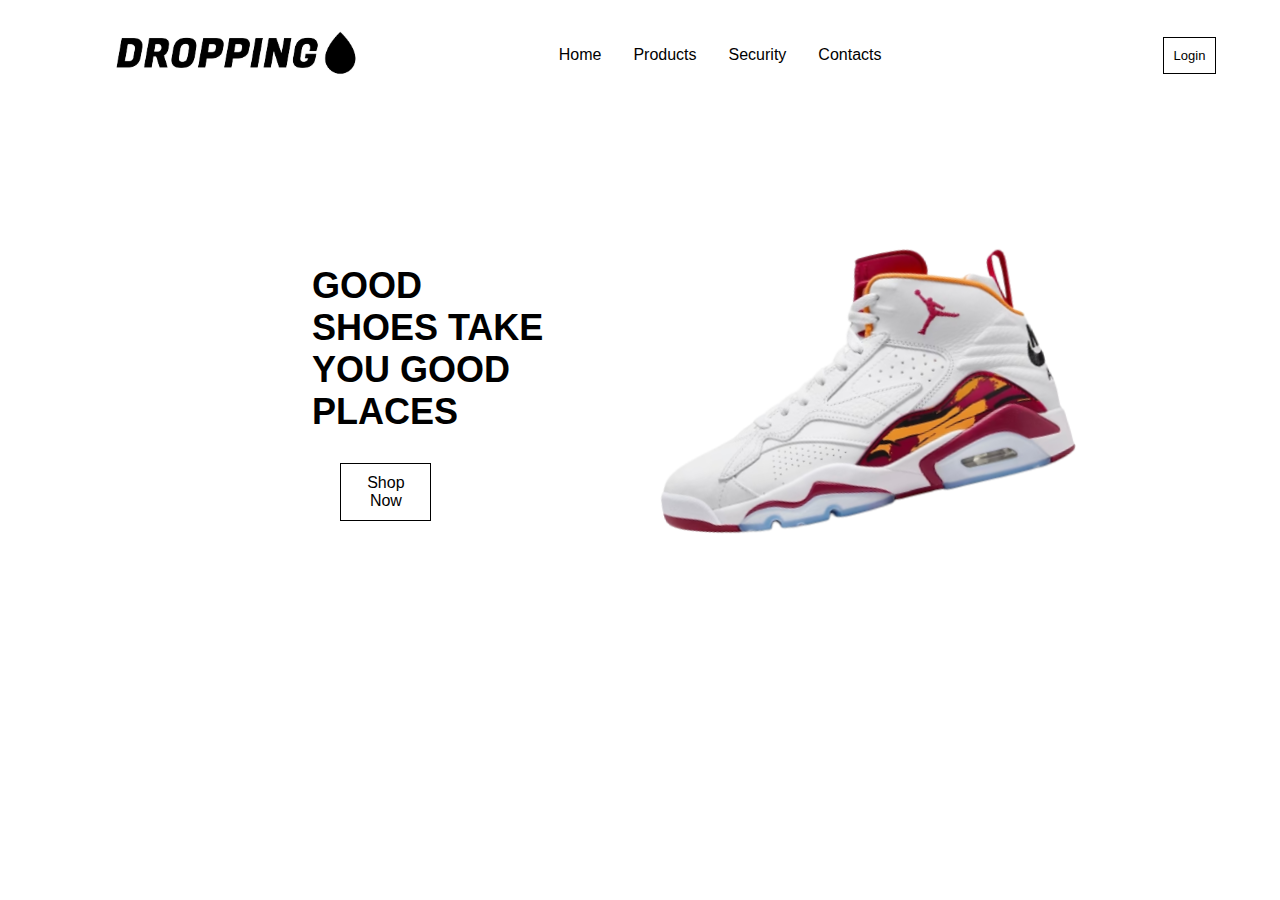
==== src/pages/index.html @ 50d4996c "Section 01 pronta" ====
<!DOCTYPE html>
<html lang="en">
<head>
    <meta charset="UTF-8">
    <meta name="viewport" content="width=device-width, initial-scale=1.0">
    <link rel="stylesheet" href="../styles/style.css">
    <title>Dropping</title>
</head>
<body>
    <header class="header">
        <div>
            <img class="logo__header" src="../assets/logo-dropping.svg" alt="">
        </div>
            <div>
                <ul class="lista__header">
                    <li><a class="lista__item" href="#">Home</a></li>
                    <li><a class="lista__item" href="#">Products</a></li>
                    <li><a class="lista__item" href="#">Security</a></li>
                    <li><a class="lista__item" href="#">Contacts</a></li>
                </ul>
            </div>
                <div>
                    <a class="login__header" href="#">Login</a>
                </div>
    </header>

    <section class="s1">
        <div class="s1-container">
            <h2 class="s1-texto">GOOD SHOES TAKE YOU GOOD PLACES</h2>
            <a class="s1-btn" href="#">Shop Now</a>
        </div>
        <div>
            <img class="s1-img" src="../assets/Jordan.svg" alt="jordan">
        </div>

    </section>

</body>
</html>
---- src/styles/style.css ----
.header {
  background-color: #FFFFFF;
  display: flex;
  color: black;
  justify-content: space-around;
  align-items: center;
  max-width: 1280px;
}

.lista__header {
  display: flex;
  list-style: none;
  gap: 2rem;
  padding-right: 170px;
  font-family: "Jost", sans-serif;
}

.lista__item {
  color: black;
  text-decoration: none;
}

.login__header {
  color: black;
  text-decoration: none;
  padding-right: 80px;
  border: 1px solid black;
  padding: 10px;
  font-size: 13px;
  font-family: "Jost", sans-serif;
}

.s1 {
  display: flex;
  align-items: center;
}

.s1-container {
  display: flex;
  flex-direction: column;
}

.s1-texto {
  font-family: "Jost", sans-serif;
  font-weight: 800;
  font-size: 36px;
  text-align: start;
  padding-left: 19rem;
}

.s1-btn {
  margin-left: 62%;
  text-align: center;
  padding: 10px 10px;
  margin-right: 21%;
  color: black;
  text-decoration: none;
  border: solid 1px black;
  font-family: "Jost", sans-serif;
  font-size: 16px;
  font-weight: 400;
}

.s1-img {
  max-width: 600px;
  padding-right: 8rem;
}/*# sourceMappingURL=style.css.map */
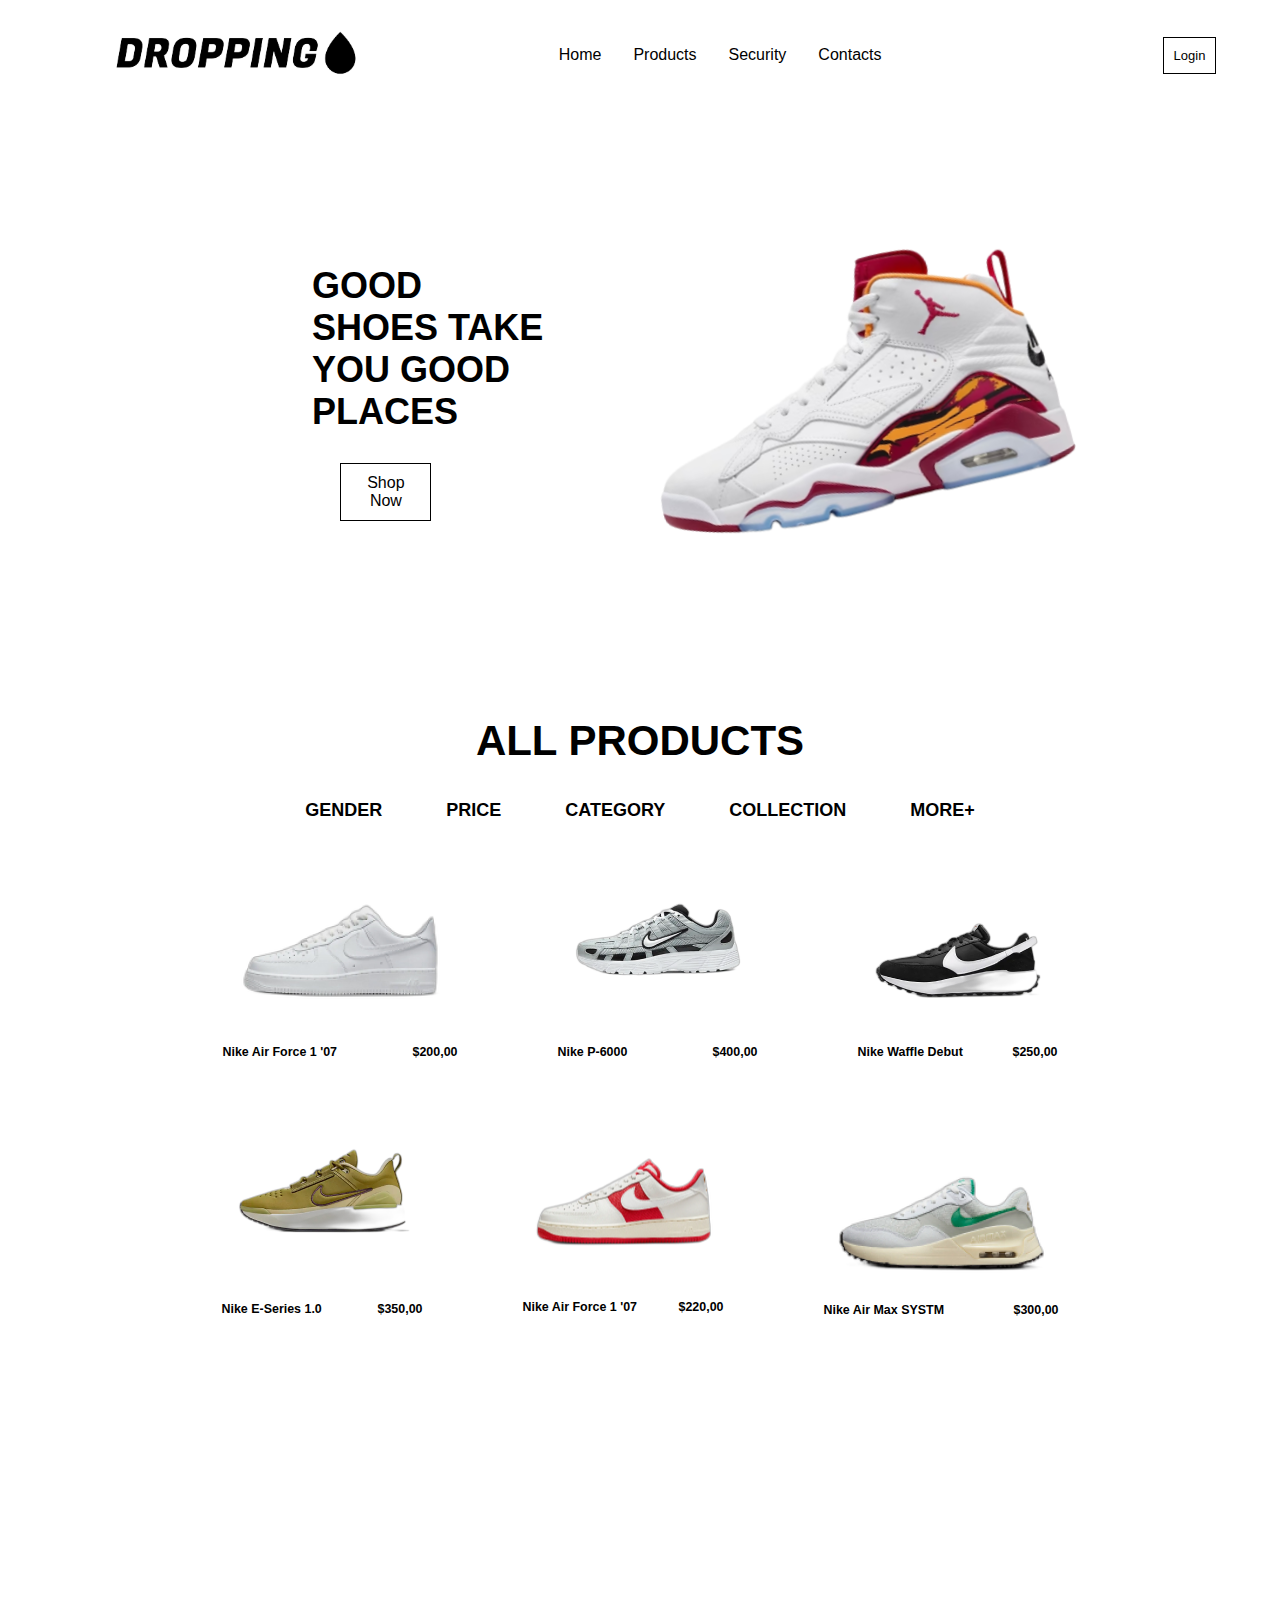
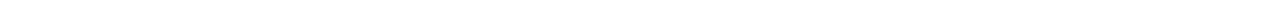
==== commit cb9d7039: "Section 02 pronta" ====
--- a/src/pages/index.html
+++ b/src/pages/index.html
@@ -3,13 +3,13 @@
 <head>
     <meta charset="UTF-8">
     <meta name="viewport" content="width=device-width, initial-scale=1.0">
-    <link rel="stylesheet" href="../styles/style.css">
+    <link rel="stylesheet" href="../styles/home/style.css">
     <title>Dropping</title>
 </head>
 <body>
     <header class="header">
         <div>
-            <img class="logo__header" src="../assets/logo-dropping.svg" alt="">
+            <img class="logo__header" src="../assets/imgs/logo-dropping.svg" alt="logo-dropping">
         </div>
             <div>
                 <ul class="lista__header">
@@ -20,7 +20,7 @@
                 </ul>
             </div>
                 <div>
-                    <a class="login__header" href="#">Login</a>
+                    <a class="login__header" href="../pages/login.html">Login</a>
                 </div>
     </header>
 
@@ -30,8 +30,81 @@
             <a class="s1-btn" href="#">Shop Now</a>
         </div>
         <div>
-            <img class="s1-img" src="../assets/Jordan.svg" alt="jordan">
+            <img class="s1-img" src="../assets/imgs/Jordan.svg" alt="img-jordan">
         </div>
+    </section>
+
+    <section class="s2">
+        <h2 class="s2-titulo">ALL PRODUCTS</h2>
+            <div class="s2-filtros">
+                <a class="filtros-item" href="#">GENDER </a>
+                <a class="filtros-item" href="#">PRICE</a>
+                <a class="filtros-item" href="#">CATEGORY</a>
+                <a class="filtros-item" href="#">COLLECTION</a>
+                <a class="filtros-item" href="#">MORE+</a>
+            </div>
+
+    
+                <div class="container-s2">
+
+                    <div class="s2-imgs">
+                        <div>
+                            <img class="s2-imgs-primeira" src="../assets/imgs/air-force1.png" alt="">
+                                <div class="s2-imgs-container-dentro">
+                                    <h5>Nike Air Force 1 '07</h5>
+                                    <h5>$200,00</h5>
+                                </div>
+                        </div>
+
+                    <div class="s2-imgs">
+                        <div>
+                            <img src="../assets/imgs/nike-p-6000.png" alt="">
+                                <div class="s2-imgs-container-dentro">
+                                    <h5>Nike P-6000</h5>
+                                    <h5>$400,00</h5>
+                                </div>
+                        </div>
+
+                        <div class="s2-imgs">
+                            <div>
+                                <img class="s2-imgs-terceira" src="../assets/imgs/nike-waffle.png" alt="">
+                                    <div class="s2-imgs-container-dentro">
+                                        <h5>Nike Waffle Debut</h5>
+                                        <h5>$250,00</h5>
+                                    </div>
+                            </div>
+                    </div>         
+                </div>
+            </div>
+
+            <div class="container-s2">
+
+                <div class="s2-imgs2">
+                    <div>
+                        <img class="s2-imgs2-primeira" src="../assets/imgs/nike-e-series 1.0.png" alt="">
+                            <div class="s2-imgs-container-dentro2">
+                                <h5>Nike E-Series 1.0</h5>
+                                <h5>$350,00</h5>
+                            </div>
+                    </div>
+
+                <div class="s2-imgs2">
+                    <div>
+                        <img src="../assets/imgs/air-force1-07.png" alt="">
+                            <div class="s2-imgs-container-dentro2   ">
+                                <h5>Nike Air Force 1 '07</h5>
+                                <h5>$220,00</h5>
+                            </div>
+                    </div>
+
+                    <div class="s2-imgs">
+                        <div>
+                            <img class="s2-imgs-terceira2" src="../assets/imgs/nike-airmax-system.png" alt="">
+                                <div class="s2-imgs-container-dentro">
+                                    <h5>Nike Air Max SYSTM</h5>
+                                    <h5>$300,00</h5>
+                                </div>
+                        </div>
 
     </section>
 
--- a/src/styles/home/style.css
+++ b/src/styles/home/style.css
@@ -0,0 +1,137 @@
+.header {
+  background-color: #FFFFFF;
+  display: flex;
+  color: black;
+  justify-content: space-around;
+  align-items: center;
+  max-width: 1280px;
+}
+
+.lista__header {
+  display: flex;
+  list-style: none;
+  gap: 2rem;
+  padding-right: 170px;
+  font-family: "Jost", sans-serif;
+}
+
+.lista__item {
+  color: black;
+  text-decoration: none;
+}
+
+.login__header {
+  color: black;
+  text-decoration: none;
+  padding-right: 80px;
+  border: 1px solid black;
+  padding: 10px;
+  font-size: 13px;
+  font-family: "Jost", sans-serif;
+}
+
+.s1 {
+  display: flex;
+  align-items: center;
+}
+
+.s1-container {
+  display: flex;
+  flex-direction: column;
+}
+
+.s1-texto {
+  font-family: "Jost", sans-serif;
+  font-weight: 800;
+  font-size: 36px;
+  text-align: start;
+  padding-left: 19rem;
+}
+
+.s1-btn {
+  margin-left: 62%;
+  text-align: center;
+  padding: 10px 10px;
+  margin-right: 21%;
+  color: black;
+  text-decoration: none;
+  border: solid 1px black;
+  font-family: "Jost", sans-serif;
+  font-size: 16px;
+  font-weight: 400;
+}
+
+.s1-img {
+  max-width: 600px;
+  padding-right: 8rem;
+}
+
+.s2 {
+  height: 100vh;
+}
+
+.s2-titulo {
+  text-align: center;
+  margin-top: 5%;
+  font-size: 42px;
+  font-family: "Jost", sans-serif;
+  font-weight: 900;
+}
+
+.s2-filtros {
+  display: flex;
+  gap: 4em;
+  justify-content: center;
+}
+
+.filtros-item {
+  text-decoration: none;
+  color: black;
+  font-family: "Jost", sans-serif;
+  font-weight: 900;
+  font-size: 18px;
+}
+
+.s2-imgs {
+  display: flex;
+  flex-direction: row;
+  justify-content: center;
+  margin-top: 15px;
+  gap: 100px;
+  font-family: "Jost", sans-serif;
+  font-size: 15px;
+}
+
+.s2-imgs-primeira {
+  margin-top: 30px;
+}
+
+.s2-imgs-terceira {
+  margin-top: 25px;
+}
+
+.s2-imgs-container-dentro {
+  display: flex;
+  flex-direction: row;
+  justify-content: space-between;
+}
+
+.s2-imgs2 {
+  display: flex;
+  flex-direction: row;
+  justify-content: center;
+  margin-top: 15px;
+  gap: 100px;
+  font-family: "Jost", sans-serif;
+  font-size: 15px;
+}
+
+.s2-imgs-container-dentro2 {
+  display: flex;
+  flex-direction: row;
+  justify-content: space-between;
+}
+
+.s2-imgs2-primeira {
+  margin-top: 2px;
+}/*# sourceMappingURL=style.css.map */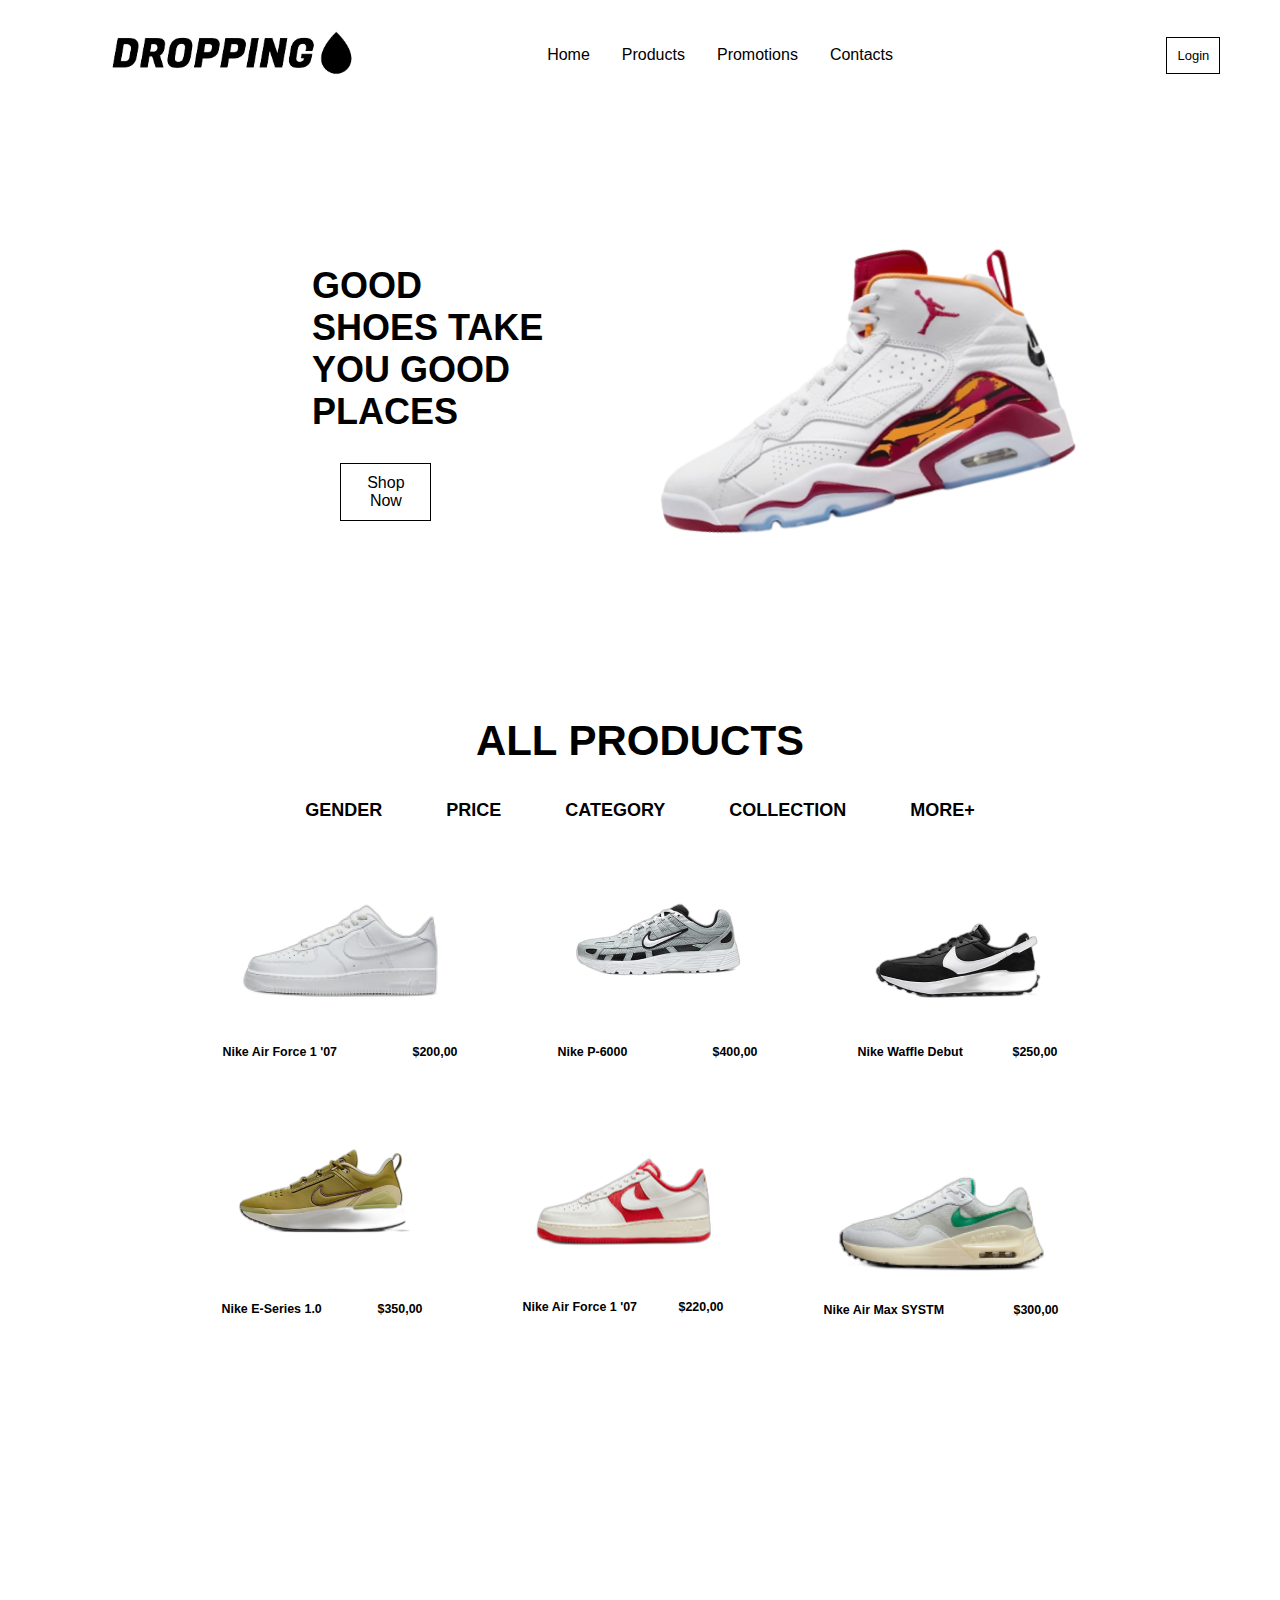
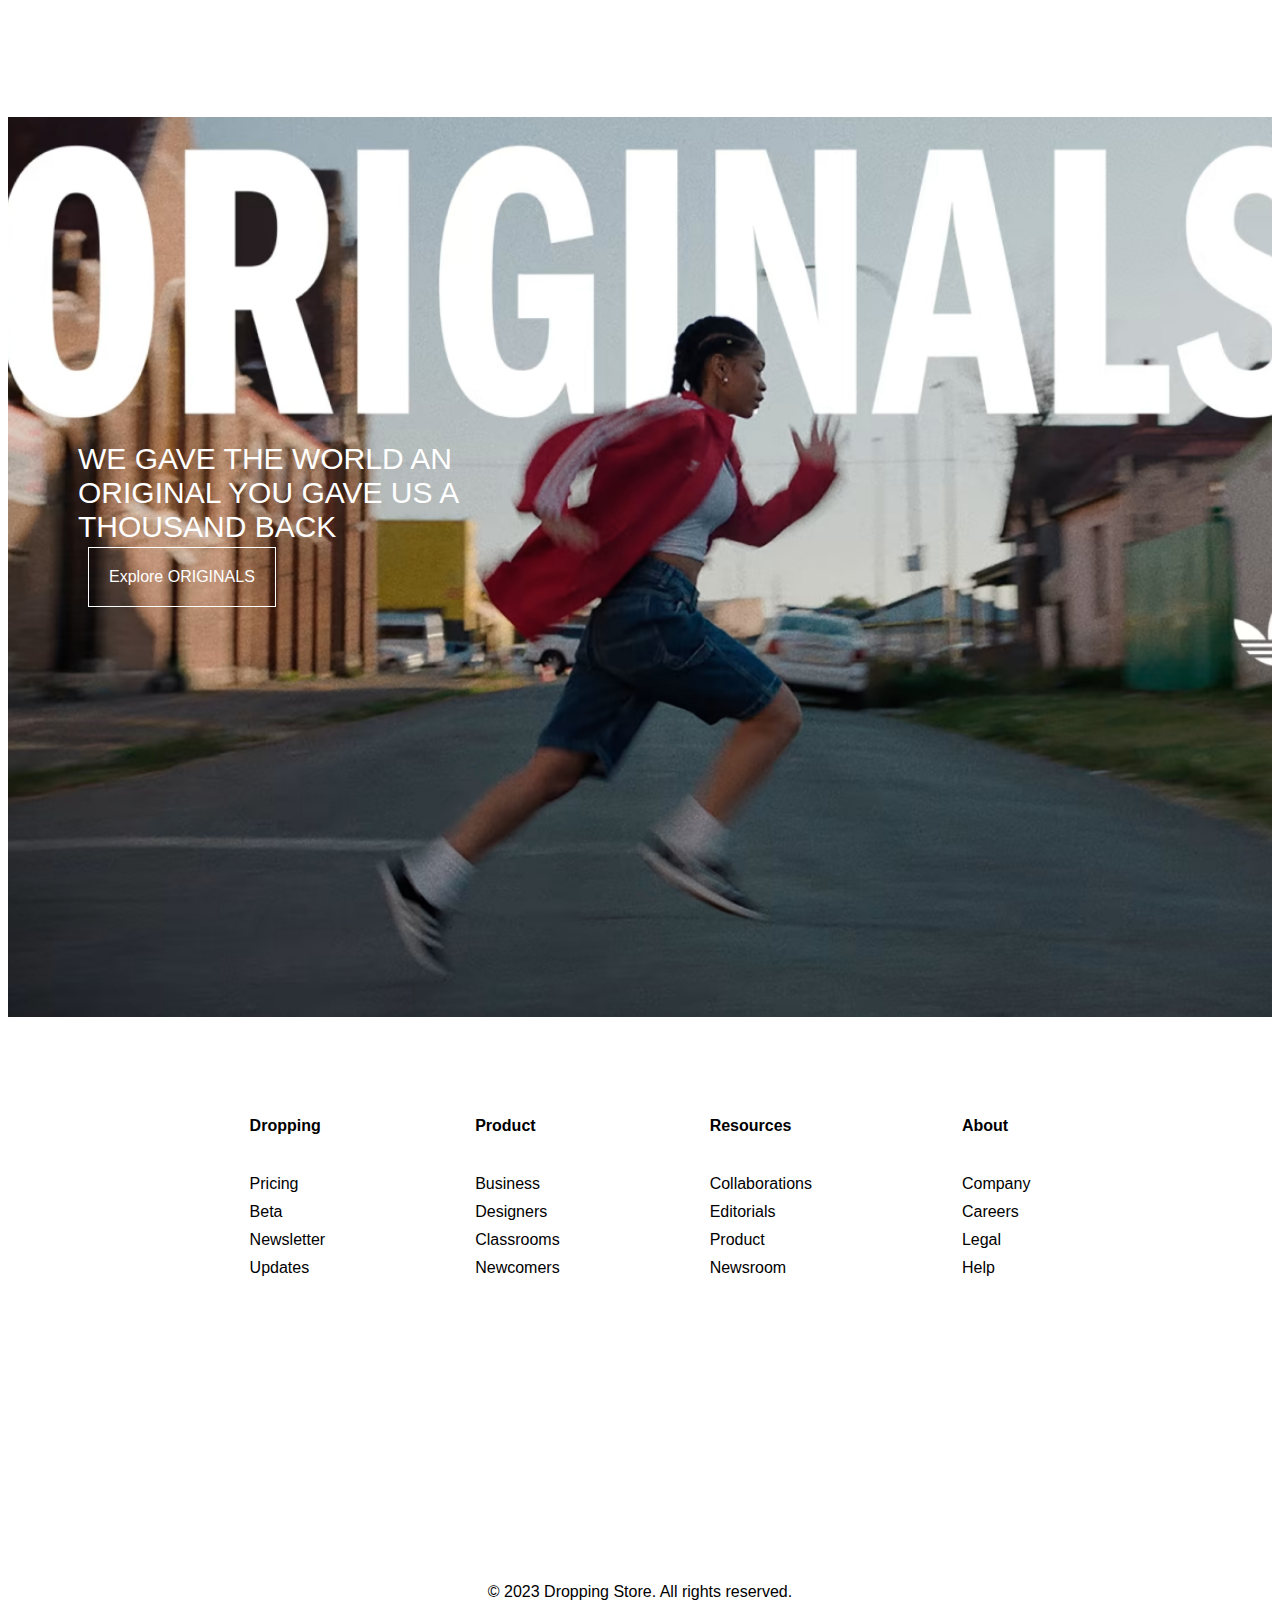
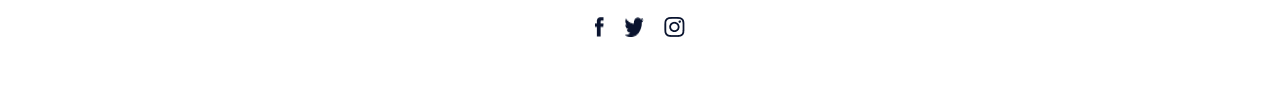
==== commit 2a54cc14: "Página de login pronta e responsiva" ====
--- a/src/pages/index.html
+++ b/src/pages/index.html
@@ -14,9 +14,9 @@
             <div>
                 <ul class="lista__header">
                     <li><a class="lista__item" href="#">Home</a></li>
-                    <li><a class="lista__item" href="#">Products</a></li>
-                    <li><a class="lista__item" href="#">Security</a></li>
-                    <li><a class="lista__item" href="#">Contacts</a></li>
+                    <li><a class="lista__item" href="#products">Products</a></li>
+                    <li><a class="lista__item" href="../pages/cadastro.html">Promotions</a></li>
+                    <li><a class="lista__item" href="#footer">Contacts</a></li>
                 </ul>
             </div>
                 <div>
@@ -35,7 +35,7 @@
     </section>
 
     <section class="s2">
-        <h2 class="s2-titulo">ALL PRODUCTS</h2>
+        <h2 id="products" class="s2-titulo">ALL PRODUCTS</h2>
             <div class="s2-filtros">
                 <a class="filtros-item" href="#">GENDER </a>
                 <a class="filtros-item" href="#">PRICE</a>
@@ -69,8 +69,8 @@
                             <div>
                                 <img class="s2-imgs-terceira" src="../assets/imgs/nike-waffle.png" alt="">
                                     <div class="s2-imgs-container-dentro">
-                                        <h5>Nike Waffle Debut</h5>
-                                        <h5>$250,00</h5>
+                                        <h5 class="s2-ims-responsiva">Nike Waffle Debut</h5>
+                                        <h5 class="s2-ims-responsiva">$250,00</h5>
                                     </div>
                             </div>
                     </div>         
@@ -101,12 +101,58 @@
                         <div>
                             <img class="s2-imgs-terceira2" src="../assets/imgs/nike-airmax-system.png" alt="">
                                 <div class="s2-imgs-container-dentro">
-                                    <h5>Nike Air Max SYSTM</h5>
-                                    <h5>$300,00</h5>
+                                    <h5 class="s2-ims-responsiva">Nike Air Max SYSTM</h5>
+                                    <h5 class="s2-ims-responsiva">$300,00</h5>
                                 </div>
                         </div>
 
     </section>
 
+    <section class="s3">
+        <h2 class="s3-titulo">WE GAVE THE WORLD AN ORIGINAL
+            YOU GAVE US A THOUSAND BACK</h2>
+
+            <a class="s3-btn" href="#">Explore ORIGINALS</a>
+    </section>
+
+    <footer id="footer" class="footer">
+        <div class="footer__container">
+            <a class="list__titulo" href="#">Dropping</a>
+            <a class="list__item" href="#">Pricing</a>
+            <a class="list__item" href="#">Beta</a>
+            <a class="list__item" href="#">Newsletter</a>
+            <a class="list__item" href="#">Updates</a>
+        </div>
+
+        <div class="footer__container">
+            <a class="list__titulo" href="#">Product</a>
+            <a class="list__item" href="#">Business</a>
+            <a class="list__item" href="#">Designers</a>
+            <a class="list__item" href="#">Classrooms</a>
+            <a class="list__item" href="#">Newcomers</a>
+        </div>
+        <div class="footer__container">
+            <a class="list__titulo" href="#">Resources</a>
+            <a class="list__item" href="#">Collaborations</a>
+            <a class="list__item" href="#">Editorials</a>
+            <a class="list__item" href="#">Product</a>
+            <a class="list__item" href="#">Newsroom</a>
+        </div>
+        <div class="footer__container">
+            <a class="list__titulo" href="#">About</a>
+            <a class="list__item" href="#">Company</a>
+            <a class="list__item" href="#">Careers</a>
+            <a class="list__item" href="#">Legal</a>
+            <a class="list__item" href="#">Help</a>
+        </div>
+
+    </footer>
+    <p class="footer__direitos">© 2023 Dropping Store. All rights reserved. </p>
+    <div class="footer__links">
+        <img class="imgs" src="../assets/imgs/facebook.png" alt="logo-facebook">
+        <img class="imgs" src="../assets/imgs/twitter.png" alt="logo-twitter">
+        <img class="imgs" src="../assets/imgs/insagram.png" alt="logo-instagram">
+    </div>
+
 </body>
 </html>--- a/src/styles/home/style.css
+++ b/src/styles/home/style.css
@@ -30,6 +30,26 @@
   font-family: "Jost", sans-serif;
 }
 
+@media (max-width: 968px) {
+  .lista__header {
+    display: none;
+  }
+  .login__header {
+    position: absolute;
+    right: 50px;
+    top: 30px;
+  }
+  .header {
+    display: flex;
+    justify-content: center;
+    position: relative;
+  }
+}
+@media (max-width: 500px) {
+  .login__header {
+    position: static;
+  }
+}
 .s1 {
   display: flex;
   align-items: center;
@@ -66,6 +86,17 @@
   padding-right: 8rem;
 }
 
+@media (max-width: 1220px) {
+  .s1-img {
+    display: none;
+  }
+  .s1-texto {
+    display: none;
+  }
+  .s1-btn {
+    display: none;
+  }
+}
 .s2 {
   height: 100vh;
 }
@@ -134,4 +165,138 @@
 
 .s2-imgs2-primeira {
   margin-top: 2px;
+}
+
+@media (max-width: 968px) {
+  .s2-titulo {
+    font-size: 32px;
+    margin-top: 50px;
+  }
+  .s2-filtros {
+    flex-wrap: wrap;
+  }
+  .s2-imgs-terceira {
+    display: none;
+  }
+  .s2-imgs-terceira2 {
+    display: none;
+  }
+  .s2-imgs {
+    gap: 20px;
+  }
+  .s2-imgs2 {
+    gap: 20px;
+  }
+}
+@media (max-width: 500px) {
+  .s2-imgs {
+    gap: 5px;
+  }
+  .s2-imgs-container-dentro2 {
+    justify-content: center;
+    gap: 10px;
+  }
+  .s2-imgs-container-dentro {
+    justify-content: center;
+    gap: 10px;
+  }
+}
+.s3 {
+  height: 100vh;
+  background-image: url(../../assets/imgs/Section03-adidas\ 1.png);
+  background-size: cover;
+  background-repeat: no-repeat;
+  background-position: center;
+  margin-top: 100px;
+  position: relative;
+}
+
+.s3-titulo {
+  color: white;
+  position: absolute;
+  top: 300px;
+  left: 70px;
+  font-size: 30px;
+  margin-right: 23em;
+  font-family: "Jost", sans-serif;
+  font-weight: 300;
+}
+
+.s3-btn {
+  text-decoration: none;
+  position: absolute;
+  top: 430px;
+  left: 80px;
+  color: white;
+  font-family: "Jost", sans-serif;
+  border: 1px solid white;
+  padding: 20px;
+}
+
+@media (max-width: 1220px) {
+  .s3 {
+    background-image: none;
+    height: 0;
+  }
+  .s3-btn {
+    display: none;
+  }
+  .s3-titulo {
+    display: none;
+  }
+  .s2-ims-responsiva {
+    display: none;
+  }
+  .s2-imgs .s2-imgs-terceira2 {
+    display: none;
+  }
+}
+.footer__container {
+  display: flex;
+  flex-direction: column;
+}
+
+.footer {
+  display: flex;
+  gap: 150px;
+  justify-content: center;
+  margin-top: 100px;
+  height: 50vh;
+  font-family: "Jost", sans-serif;
+}
+
+.list__titulo {
+  margin-bottom: 30px;
+  text-decoration: none;
+  color: black;
+  font-weight: 700;
+}
+
+.list__item {
+  margin-top: 10px;
+  text-decoration: none;
+  color: black;
+}
+
+.footer__direitos {
+  color: black;
+  font-family: "Jost", sans-serif;
+  text-align: center;
+}
+
+.footer__links {
+  display: flex;
+  justify-content: center;
+  gap: 20px;
+  margin-bottom: 50px;
+}
+
+@media (max-width: 830px) {
+  .footer {
+    flex-wrap: wrap;
+    margin-top: 50px;
+  }
+  .footer__direitos {
+    padding-top: 200px;
+  }
 }/*# sourceMappingURL=style.css.map */